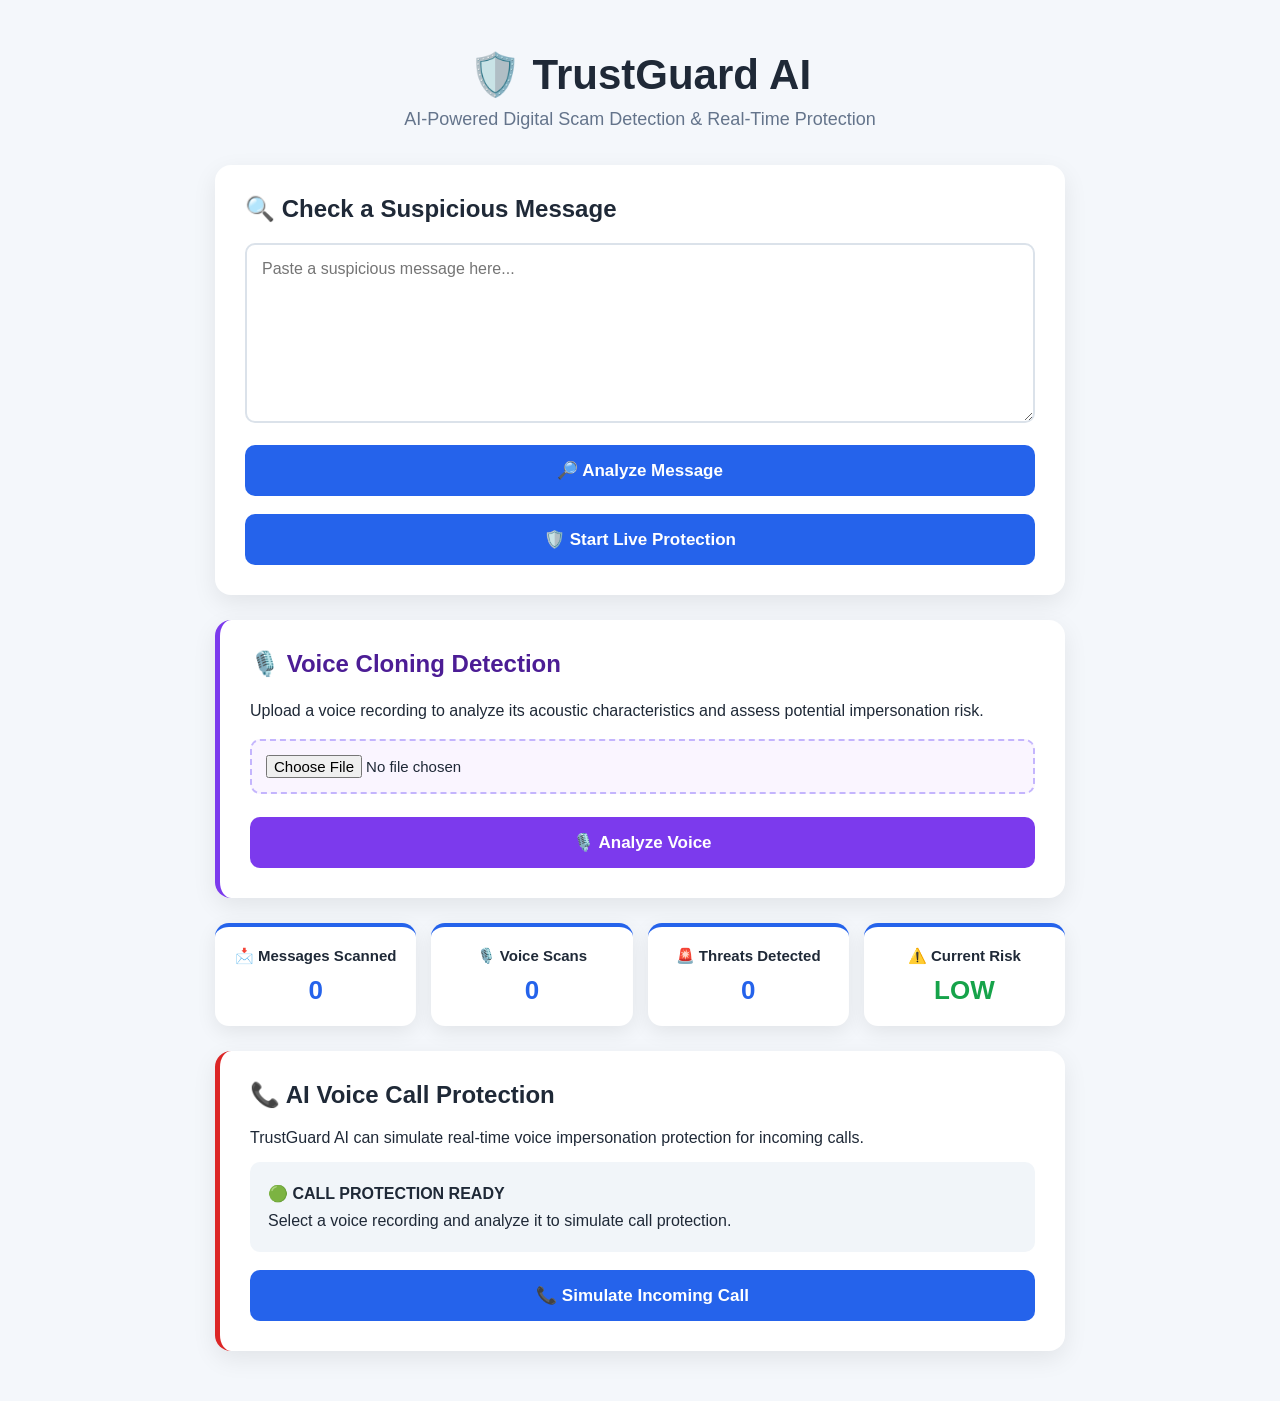
==== index.html @ 9b014989 "Fix GitHub Pages frontend" ====
<!DOCTYPE html>
<html lang="en">

<head>
    <meta charset="UTF-8">
    <meta name="viewport" content="width=device-width, initial-scale=1.0">

    <title>TrustGuard AI</title>

    <link rel="stylesheet" href="style.css">
</head>

<body>

<div class="container">

    <!-- =====================================================
         HEADER
    ====================================================== -->

    <h1>🛡️ TrustGuard AI</h1>

    <p class="subtitle">
        AI-Powered Digital Scam Detection & Real-Time Protection
    </p>


    <!-- =====================================================
         MESSAGE ANALYZER
    ====================================================== -->

    <div class="card">

        <h2>🔍 Check a Suspicious Message</h2>

        <textarea
            id="message"
            placeholder="Paste a suspicious message here..."
        ></textarea>

        <button onclick="analyzeMessage()">
            🔎 Analyze Message
        </button>

        <button
            onclick="startLiveProtection()"
            class="live-button"
        >
            🛡️ Start Live Protection
        </button>

    </div>


    <!-- =====================================================
         VOICE CLONING DETECTION
    ====================================================== -->

    <div class="card voice-card">

        <h2>🎙️ Voice Cloning Detection</h2>

        <p>
            Upload a voice recording to analyze its
            acoustic characteristics and assess
            potential impersonation risk.
        </p>


        <!-- AUDIO FILE -->

        <input
            type="file"
            id="voiceFile"
            accept=".wav,.mp3,.ogg,.flac"
        >


        <!-- ANALYZE BUTTON -->

        <button onclick="analyzeVoice()">
            🎙️ Analyze Voice
        </button>


        <!-- =================================================
             VOICE ANALYSIS RESULT
        ================================================== -->

        <div
            id="voiceResult"
            class="voice-result hidden"
        >

            <h3>📊 Voice Analysis Result</h3>


            <!-- STATUS -->

            <p>
                <strong>Status:</strong>
                <span id="voiceStatus"></span>
            </p>


            <!-- DURATION -->

            <p>
                <strong>Duration:</strong>
                <span id="voiceDuration"></span>
                seconds
            </p>


            <!-- AVERAGE ENERGY -->

            <p>
                <strong>Average Energy:</strong>
                <span id="voiceEnergy"></span>
            </p>


            <!-- ZERO CROSSING RATE -->

            <p>
                <strong>Zero Crossing Rate:</strong>
                <span id="voiceZcr"></span>
            </p>


            <!-- SPECTRAL CENTROID -->

            <p>
                <strong>Spectral Centroid:</strong>
                <span id="voiceCentroid"></span>
            </p>


            <!-- =================================================
                 IMPERSONATION RISK
            ================================================== -->

            <div
                id="voiceRisk"
                class="voice-risk"
            >

                <h3>
                    🛡️ Impersonation Risk
                </h3>


                <p>
                    <strong>Risk Score:</strong>
                    <span id="voiceRiskScore">--</span>/100
                </p>


                <p>
                    <strong>Risk Level:</strong>
                    <span id="voiceRiskLevel">--</span>
                </p>

            </div>


            <!-- =================================================
                 VOICE INDICATORS
            ================================================== -->

            <div
                id="voiceIndicators"
                class="voice-indicators"
            >

                <h3>
                    🚨 Voice Indicators
                </h3>


                <ul id="voiceIndicatorList">
                </ul>

            </div>


            <!-- =================================================
                 VOICE WARNING
            ================================================== -->

            <div id="voiceWarning"></div>

        </div>

    </div>


    <!-- =====================================================
         LIVE PROTECTION STATUS
    ====================================================== -->

    <div
        id="liveStatus"
        class="live-status hidden"
    >

        <span class="status-dot"></span>

        <strong>
            LIVE PROTECTION ACTIVE
        </strong>

        <p>
            ThreatTrackers is monitoring
            incoming communications.
        </p>

    </div>


    <!-- =====================================================
         LIVE DASHBOARD STATS
    ====================================================== -->

    <div class="stats-container">


        <!-- MESSAGE SCANS -->

        <div class="stat-card">

            <h3>
                📩 Messages Scanned
            </h3>

            <p id="messagesScanned">
                0
            </p>

        </div>


        <!-- VOICE SCANS -->

        <div class="stat-card">

            <h3>
                🎙️ Voice Scans
            </h3>

            <p id="voiceScans">
                0
            </p>

        </div>


        <!-- THREATS -->

        <div class="stat-card">

            <h3>
                🚨 Threats Detected
            </h3>

            <p id="threatsDetected">
                0
            </p>

        </div>


        <!-- CURRENT RISK -->

        <div class="stat-card">

            <h3>
                ⚠️ Current Risk
            </h3>

            <p id="currentRisk">
                LOW
            </p>

        </div>

    </div>


    <!-- =====================================================
         INCOMING COMMUNICATION
    ====================================================== -->

    <div
        id="incomingCard"
        class="incoming-card hidden"
    >

        <h2>
            📩 Incoming Communication
        </h2>


        <div class="message-preview">

            <strong>
                Unknown Sender
            </strong>

            <p id="incomingMessage"></p>

        </div>


        <p id="analysisStatus">
            🧠 Waiting for analysis...
        </p>

    </div>


    <!-- =====================================================
         THREAT ALERT
    ====================================================== -->

    <div
        id="threatAlert"
        class="threat-alert hidden"
    >

        <h2>
            🚨 THREAT DETECTED
        </h2>


        <p id="threatMessage"></p>


        <button onclick="viewThreatDetails()">
            🔍 View Details
        </button>


        <button onclick="blockThreat()">
            🛑 Block / Don't Respond
        </button>


        <button onclick="dismissThreat()">
            Dismiss
        </button>

    </div>


    <!-- =====================================================
         MESSAGE ANALYSIS RESULT
    ====================================================== -->

    <div
        id="result"
        class="result hidden"
    >

        <h2>
            📊 Analysis Result
        </h2>


        <p>
            <strong>Risk Score:</strong>
            <span id="score"></span>/100
        </p>


        <p>
            <strong>Risk Level:</strong>
            <span id="level"></span>
        </p>


        <h3>
            🚨 Detected Indicators
        </h3>


        <ul id="indicators"></ul>


        <h3>
            💡 Recommendation
        </h3>


        <p id="recommendation"></p>

    </div>

</div>


<!-- =====================================================
     JAVASCRIPT
====================================================== -->

<script src="script.js"></script>

</body>

</html>
---- style.css ----
* {
    box-sizing: border-box;
    margin: 0;
    padding: 0;
}

body {
    font-family: Arial, sans-serif;
    background: #f4f7fb;
    color: #1f2937;
    min-height: 100vh;
}

.container {
    width: 90%;
    max-width: 850px;
    margin: 50px auto;
}

h1 {
    text-align: center;
    font-size: 42px;
    margin-bottom: 10px;
}

.subtitle {
    text-align: center;
    color: #64748b;
    font-size: 18px;
    margin-bottom: 35px;
}


/* =========================================
   COMMON CARDS
========================================= */

.card,
.result,
.incoming-card,
.live-status,
.threat-alert,
.voice-card {
    background: white;
    padding: 30px;
    border-radius: 16px;
    box-shadow: 0 8px 25px rgba(0, 0, 0, 0.08);
    margin-bottom: 25px;
}

.card h2,
.result h2,
.incoming-card h2,
.threat-alert h2,
.voice-card h2 {
    margin-bottom: 20px;
}


/* =========================================
   MESSAGE TEXTAREA
========================================= */

textarea {
    width: 100%;
    height: 180px;
    padding: 15px;
    border: 2px solid #dbe2ea;
    border-radius: 10px;
    resize: vertical;
    font-size: 16px;
    font-family: Arial, sans-serif;
    outline: none;
}

textarea:focus {
    border-color: #2563eb;
}


/* =========================================
   BUTTONS
========================================= */

button {
    width: 100%;
    margin-top: 18px;
    padding: 15px;
    border: none;
    border-radius: 10px;
    background: #2563eb;
    color: white;
    font-size: 17px;
    font-weight: bold;
    cursor: pointer;
}

button:hover {
    background: #1d4ed8;
}


/* =========================================
   LIVE PROTECTION STATUS
========================================= */

.live-status {
    background: #ecfdf5;
    border: 2px solid #22c55e;
    text-align: center;
}

.live-status strong {
    color: #15803d;
    font-size: 18px;
}

.live-status p {
    margin-top: 10px;
    color: #166534;
}

.status-dot {
    display: inline-block;
    width: 12px;
    height: 12px;
    background: #22c55e;
    border-radius: 50%;
    margin-right: 8px;
    animation: pulse 1.5s infinite;
}


/* =========================================
   INCOMING COMMUNICATION
========================================= */

.incoming-card {
    border-left: 5px solid #2563eb;
}

.message-preview {
    background: #f1f5f9;
    padding: 18px;
    border-radius: 10px;
    margin: 15px 0;
}

.message-preview strong {
    display: block;
    margin-bottom: 10px;
}

.message-preview p {
    line-height: 1.6;
}


/* =========================================
   THREAT ALERT
========================================= */

.threat-alert {
    background: #fff1f2;
    border: 2px solid #ef4444;
}

.threat-alert h2 {
    color: #dc2626;
}

.threat-alert p {
    line-height: 1.6;
    margin-bottom: 10px;
}

.threat-alert button {
    margin-top: 10px;
}


/* =========================================
   ANALYSIS RESULT
========================================= */

.result p {
    margin: 12px 0;
    line-height: 1.6;
}

.result h3 {
    margin-top: 22px;
    margin-bottom: 10px;
}

#indicators {
    padding-left: 25px;
}

#indicators li {
    margin-bottom: 8px;
}

#recommendation {
    background: #f1f5f9;
    padding: 15px;
    border-radius: 8px;
}


/* =========================================
   SECURITY DASHBOARD
========================================= */

.stats-container {
    display: grid;
    grid-template-columns: repeat(4, 1fr);
    gap: 15px;
    margin-bottom: 25px;
}

.stat-card {
    background: white;
    padding: 20px 12px;
    border-radius: 14px;
    text-align: center;
    box-shadow: 0 6px 20px rgba(0, 0, 0, 0.08);
    border-top: 4px solid #2563eb;
    transition: transform 0.2s ease;
}

.stat-card:hover {
    transform: translateY(-3px);
}

.stat-card h3 {
    margin-bottom: 10px;
    font-size: 15px;
}

.stat-card p {
    font-size: 26px;
    font-weight: bold;
    color: #2563eb;
}


/* =========================================
   DASHBOARD RISK COLORS
========================================= */

#currentRisk.risk-low {
    color: #16a34a;
}

#currentRisk.risk-medium {
    color: #ea580c;
}

#currentRisk.risk-high {
    color: #dc2626;
}


/* =========================================
   VOICE ANALYZER
========================================= */

.voice-card {
    border-left: 5px solid #7c3aed;
}

.voice-card h2 {
    color: #4c1d95;
}

.voice-card p {
    margin-bottom: 15px;
    line-height: 1.6;
}


/* =========================================
   FILE UPLOAD
========================================= */

.voice-card input[type="file"] {
    width: 100%;
    padding: 14px;
    border: 2px dashed #c4b5fd;
    border-radius: 10px;
    background: #faf5ff;
    font-size: 15px;
    cursor: pointer;
    margin-bottom: 5px;
}


/* =========================================
   VOICE ANALYZE BUTTON
========================================= */

.voice-card button {
    background: #7c3aed;
}

.voice-card button:hover {
    background: #6d28d9;
}


/* =========================================
   VOICE RESULT
========================================= */

.voice-result {
    margin-top: 20px;
    padding: 20px;
    background: #f5f3ff;
    border-radius: 10px;
    border: 1px solid #ddd6fe;
}

.voice-result h3 {
    margin-bottom: 15px;
    color: #4c1d95;
}

.voice-result p {
    margin: 8px 0;
}


/* =========================================
   IMPERSONATION RISK BOX
========================================= */

.voice-risk {
    margin-top: 20px;
    padding: 18px;
    background: white;
    border-radius: 10px;
    border-left: 5px solid #7c3aed;
}

.voice-risk h3 {
    margin-bottom: 12px;
}


/* =========================================
   VOICE RISK LEVELS
========================================= */

#voiceRiskLevel.risk-low {
    color: #16a34a;
    font-weight: bold;
}

#voiceRiskLevel.risk-medium {
    color: #ea580c;
    font-weight: bold;
}

#voiceRiskLevel.risk-high {
    color: #dc2626;
    font-weight: bold;
}


/* =========================================
   VOICE RISK SCORE
========================================= */

#voiceRiskScore {
    font-weight: bold;
}


/* =========================================
   VOICE INDICATORS
========================================= */

.voice-indicators {
    margin-top: 20px;
    padding: 18px;
    background: white;
    border-radius: 10px;
    border-left: 5px solid #ef4444;
}

.voice-indicators h3 {
    color: #991b1b;
    margin-bottom: 12px;
}

#voiceIndicatorList {
    padding-left: 25px;
}

#voiceIndicatorList li {
    margin-bottom: 8px;
    line-height: 1.5;
}


/* =========================================
   VOICE WARNING
========================================= */

#voiceWarning {
    margin-top: 15px;
}

.voice-risk-high {
    padding: 15px;
    background: #fee2e2;
    border-left: 5px solid #dc2626;
    border-radius: 8px;
}

.voice-risk-medium {
    padding: 15px;
    background: #ffedd5;
    border-left: 5px solid #ea580c;
    border-radius: 8px;
}

.voice-risk-low {
    padding: 15px;
    background: #dcfce7;
    border-left: 5px solid #16a34a;
    border-radius: 8px;
}

.voice-risk-high strong {
    color: #b91c1c;
}

.voice-risk-medium strong {
    color: #c2410c;
}

.voice-risk-low strong {
    color: #15803d;
}

.voice-disclaimer {
    margin-top: 12px;
    padding: 12px;
    background: #f8fafc;
    border-radius: 8px;
    font-size: 13px;
    color: #64748b;
    line-height: 1.5;
}


/* =========================================
   GENERAL RISK LEVELS
========================================= */

.low-risk {
    color: #16a34a;
    font-weight: bold;
}

.medium-risk {
    color: #f59e0b;
    font-weight: bold;
}

.high-risk {
    color: #dc2626;
    font-weight: bold;
}


/* =========================================
   HIDDEN ELEMENTS
========================================= */

.hidden {
    display: none;
}


/* =========================================
   LIVE ANIMATION
========================================= */

@keyframes pulse {

    0% {
        opacity: 1;
        transform: scale(1);
    }

    50% {
        opacity: 0.4;
        transform: scale(1.15);
    }

    100% {
        opacity: 1;
        transform: scale(1);
    }

}


/* =========================================
   MOBILE RESPONSIVE DESIGN
========================================= */

@media (max-width: 700px) {

    .container {
        width: 94%;
        margin: 25px auto;
    }

    h1 {
        font-size: 32px;
    }

    .subtitle {
        font-size: 16px;
    }

    .stats-container {
        grid-template-columns: repeat(2, 1fr);
    }

    .card,
    .result,
    .incoming-card,
    .live-status,
    .threat-alert,
    .voice-card {
        padding: 20px;
    }

}


@media (max-width: 450px) {

    .stats-container {
        grid-template-columns: 1fr;
    }

}
/* =========================================================
   VOICE CALL PROTECTION
========================================================= */

.voice-call-card {
    border-left: 5px solid #dc2626;
}

.voice-call-status {
    margin-top: 15px;
    padding: 18px;
    background: #f1f5f9;
    border-radius: 10px;
    line-height: 1.7;
}

.voice-call-result {
    margin-top: 20px;
}

.voice-call-danger,
.voice-call-warning-box,
.voice-call-safe,
.voice-verification {
    padding: 20px;
    border-radius: 12px;
    margin-top: 15px;
}

.voice-call-danger {
    background: #fff1f2;
    border: 2px solid #ef4444;
}

.voice-call-danger h3 {
    color: #dc2626;
}

.voice-call-warning-box {
    background: #fffbeb;
    border: 2px solid #f59e0b;
}

.voice-call-safe {
    background: #ecfdf5;
    border: 2px solid #22c55e;
}

.voice-verification {
    background: #eff6ff;
    border: 2px solid #2563eb;
}

.voice-call-actions {
    display: flex;
    gap: 10px;
    margin-top: 15px;
}

.voice-call-actions button {
    flex: 1;
}

.voice-call-warning {
    margin-top: 15px;
    padding: 12px;
    background: #fee2e2;
    border-radius: 8px;
}

.voice-call-result button {
    margin-top: 10px;
}
/* =========================================================
   THREAT TRACKERS - VOICE CALL PROTECTION
========================================================= */

.voice-call-protection {
    background: #ffffff;
    padding: 30px;
    border-radius: 16px;
    margin-bottom: 25px;
    box-shadow: 0 8px 25px rgba(0, 0, 0, 0.08);

    border: 2px solid #ef4444;
    border-left: 6px solid #dc2626;

    animation: protectionAppear 0.4s ease;
}

.voice-call-protection.hidden {
    display: none;
}


/* HEADER */

.voice-protection-header {
    display: flex;
    align-items: center;
    gap: 15px;
    margin-bottom: 25px;
}

.voice-alert-icon {
    font-size: 40px;
}

.voice-protection-header h2 {
    margin: 0;
    color: #b91c1c;
    font-size: 24px;
}

.voice-protection-header p {
    margin-top: 6px;
    color: #64748b;
}


/* STATUS */

.voice-protection-status {
    display: grid;
    grid-template-columns: repeat(3, 1fr);
    gap: 12px;
    margin-bottom: 20px;
}

.protection-item {
    background: #f8fafc;
    padding: 16px;
    border-radius: 10px;
    border: 1px solid #e2e8f0;
}

.protection-item span {
    display: block;
    font-size: 14px;
    color: #64748b;
    margin-bottom: 7px;
}

.protection-item strong {
    font-size: 16px;
}


/* RISK COLORS */

.risk-high {
    color: #dc2626 !important;
}

.risk-medium {
    color: #f59e0b !important;
}

.risk-low {
    color: #16a34a !important;
}


/* WARNING MESSAGE */

.protection-message {
    background: #fff1f2;
    border: 1px solid #fecdd3;
    border-left: 5px solid #ef4444;

    padding: 20px;
    border-radius: 10px;
    margin-bottom: 20px;
}

.protection-message h3 {
    color: #b91c1c;
    margin-bottom: 10px;
}

.protection-message p {
    line-height: 1.6;
}

.protection-warning {
    margin-top: 12px;
    font-weight: bold;
    color: #991b1b;
}


/* VERIFICATION */

.verification-box {
    background: #eff6ff;
    border: 1px solid #bfdbfe;
    border-left: 5px solid #2563eb;

    padding: 20px;
    border-radius: 10px;
    margin-bottom: 20px;
}

.verification-box h3 {
    color: #1d4ed8;
    margin-bottom: 10px;
}

.verification-box p {
    line-height: 1.6;
}


/* VERIFY BUTTON */

.verify-button {
    background: #2563eb;
    margin-top: 15px;
}

.verify-button:hover {
    background: #1d4ed8;
}


/* ACTION BUTTONS */

.voice-protection-actions {
    display: flex;
    gap: 12px;
}

.voice-protection-actions button {
    flex: 1;
    margin-top: 0;
}


/* BLOCK CALL */

.block-call-button {
    background: #dc2626;
}

.block-call-button:hover {
    background: #b91c1c;
}


/* CONTINUE */

.safe-call-button {
    background: #f59e0b;
}

.safe-call-button:hover {
    background: #d97706;
}


/* RESULT */

.call-protection-result {
    margin-top: 20px;
    padding: 18px;
    border-radius: 10px;
    line-height: 1.6;
}

.call-protection-result h3 {
    margin-bottom: 8px;
}


/* BLOCKED */

.call-protection-result.blocked {
    background: #fee2e2;
    border: 2px solid #ef4444;
    color: #991b1b;
}


/* VERIFICATION */

.call-protection-result.verification {
    background: #dbeafe;
    border: 2px solid #3b82f6;
    color: #1e40af;
}


/* WARNING */

.call-protection-result.warning {
    background: #fef3c7;
    border: 2px solid #f59e0b;
    color: #92400e;
}


/* BLOCKED PANEL */

.voice-call-protection.call-blocked {
    border-color: #dc2626;
    background: #fff7f7;
}


/* ANIMATION */

@keyframes protectionAppear {

    from {
        opacity: 0;
        transform: translateY(15px);
    }

    to {
        opacity: 1;
        transform: translateY(0);
    }

}


/* MOBILE */

@media (max-width: 700px) {

    .voice-protection-status {
        grid-template-columns: 1fr;
    }

    .voice-protection-actions {
        flex-direction: column;
    }

    .voice-protection-header {
        align-items: flex-start;
    }

    .voice-protection-header h2 {
        font-size: 20px;
    }

    .voice-alert-icon {
        font-size: 30px;
    }

}
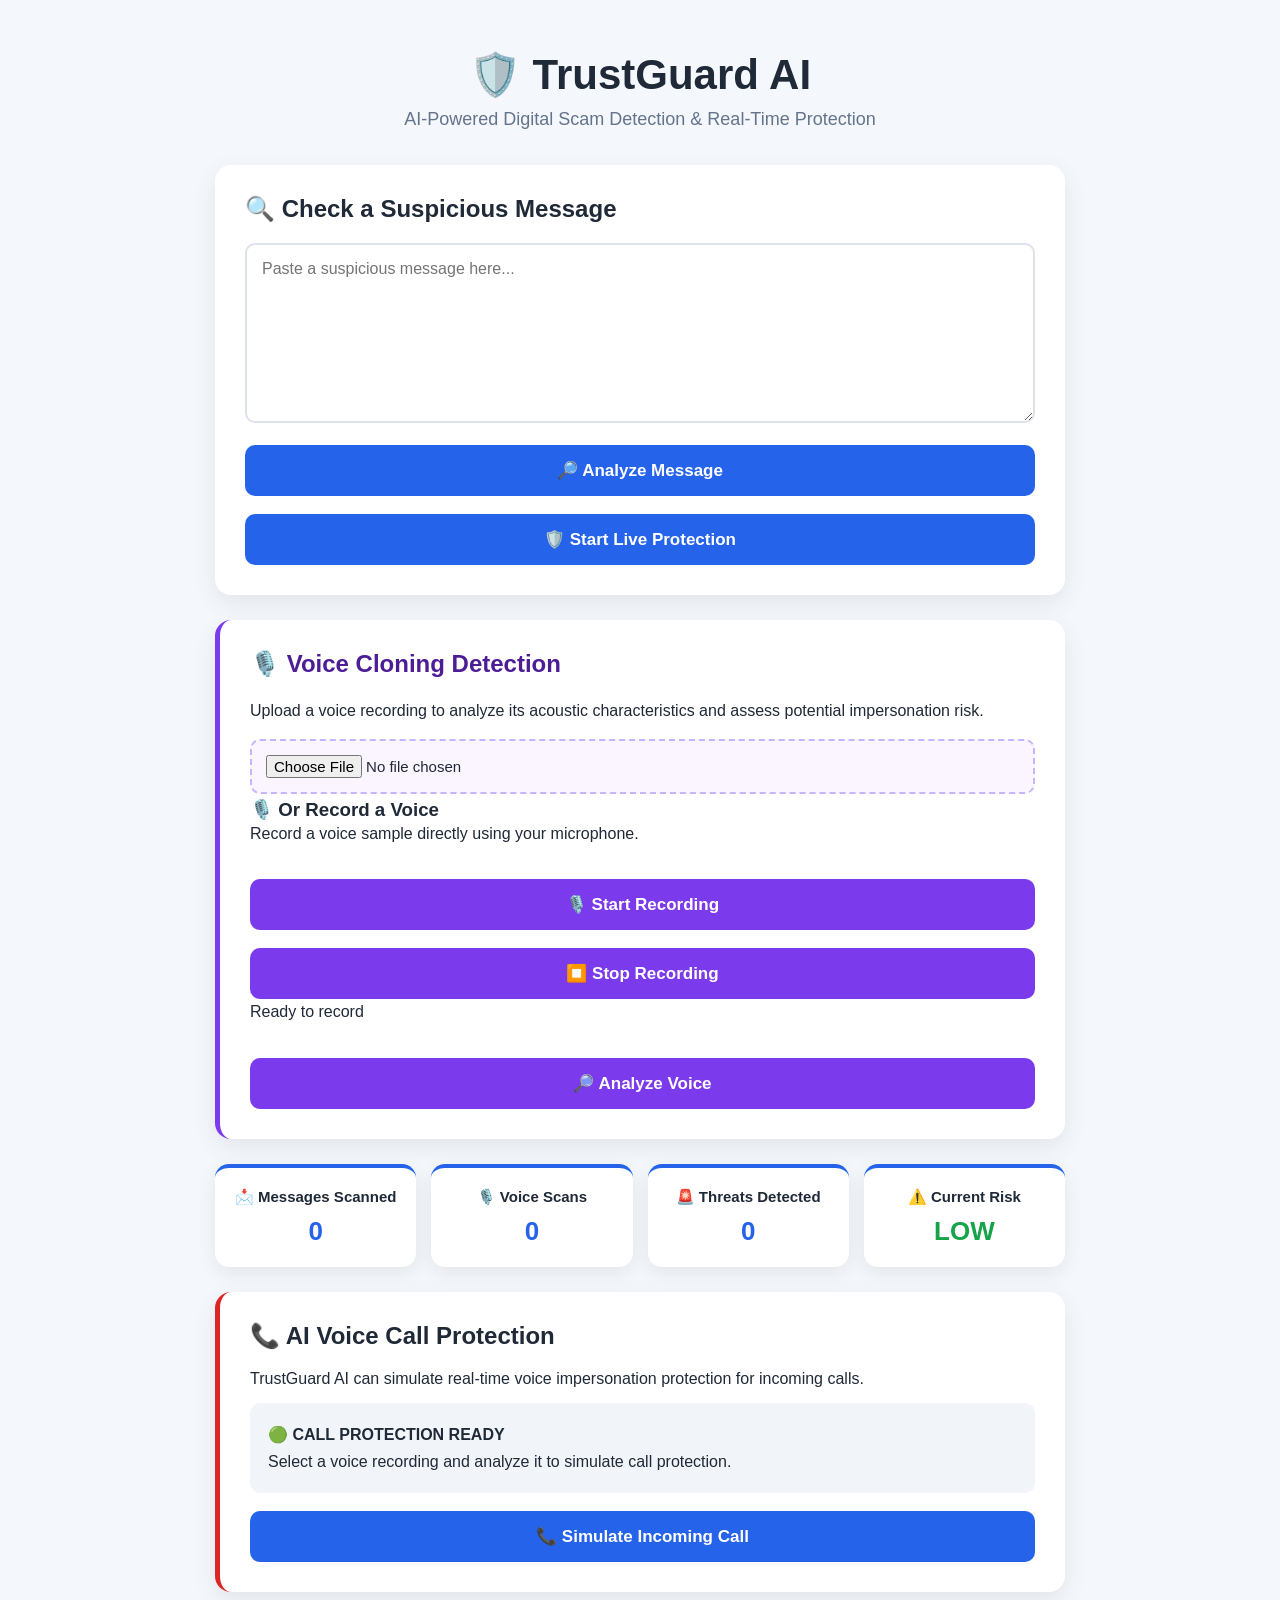
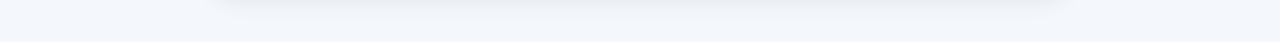
==== commit e19fee70: "Fix GitHub Pages JavaScript path" ====
--- a/index.html
+++ b/index.html
@@ -67,20 +67,58 @@
         </p>
 
 
-        <!-- AUDIO FILE -->
-
-        <input
-            type="file"
-            id="voiceFile"
-            accept=".wav,.mp3,.ogg,.flac"
-        >
-
-
-        <!-- ANALYZE BUTTON -->
-
-        <button onclick="analyzeVoice()">
-            🎙️ Analyze Voice
-        </button>
+       <!-- AUDIO FILE -->
+
+<input
+    type="file"
+    id="voiceFile"
+    accept=".wav,.mp3,.ogg,.flac"
+>
+
+<!-- VOICE RECORDING -->
+
+<div class="voice-recorder">
+
+    <h3>🎙️ Or Record a Voice</h3>
+
+    <p>
+        Record a voice sample directly using your microphone.
+    </p>
+
+    <button
+        type="button"
+        id="startRecordButton"
+        onclick="startVoiceRecording()"
+    >
+        🎙️ Start Recording
+    </button>
+
+    <button
+        type="button"
+        id="stopRecordButton"
+        onclick="stopVoiceRecording()"
+        disabled
+    >
+        ⏹️ Stop Recording
+    </button>
+
+    <p id="recordingStatus">
+        Ready to record
+    </p>
+
+    <audio
+        id="recordedAudio"
+        controls
+        class="hidden"
+    ></audio>
+
+</div>
+
+<!-- ANALYZE BUTTON -->
+
+<button onclick="analyzeVoice()">
+    🔎 Analyze Voice
+</button>
 
 
         <!-- =================================================
@@ -403,7 +441,7 @@
      JAVASCRIPT
 ====================================================== -->
 
-<script src="script.js"></script>
+<script src="frontend/script.js"></script>
 
 </body>
 
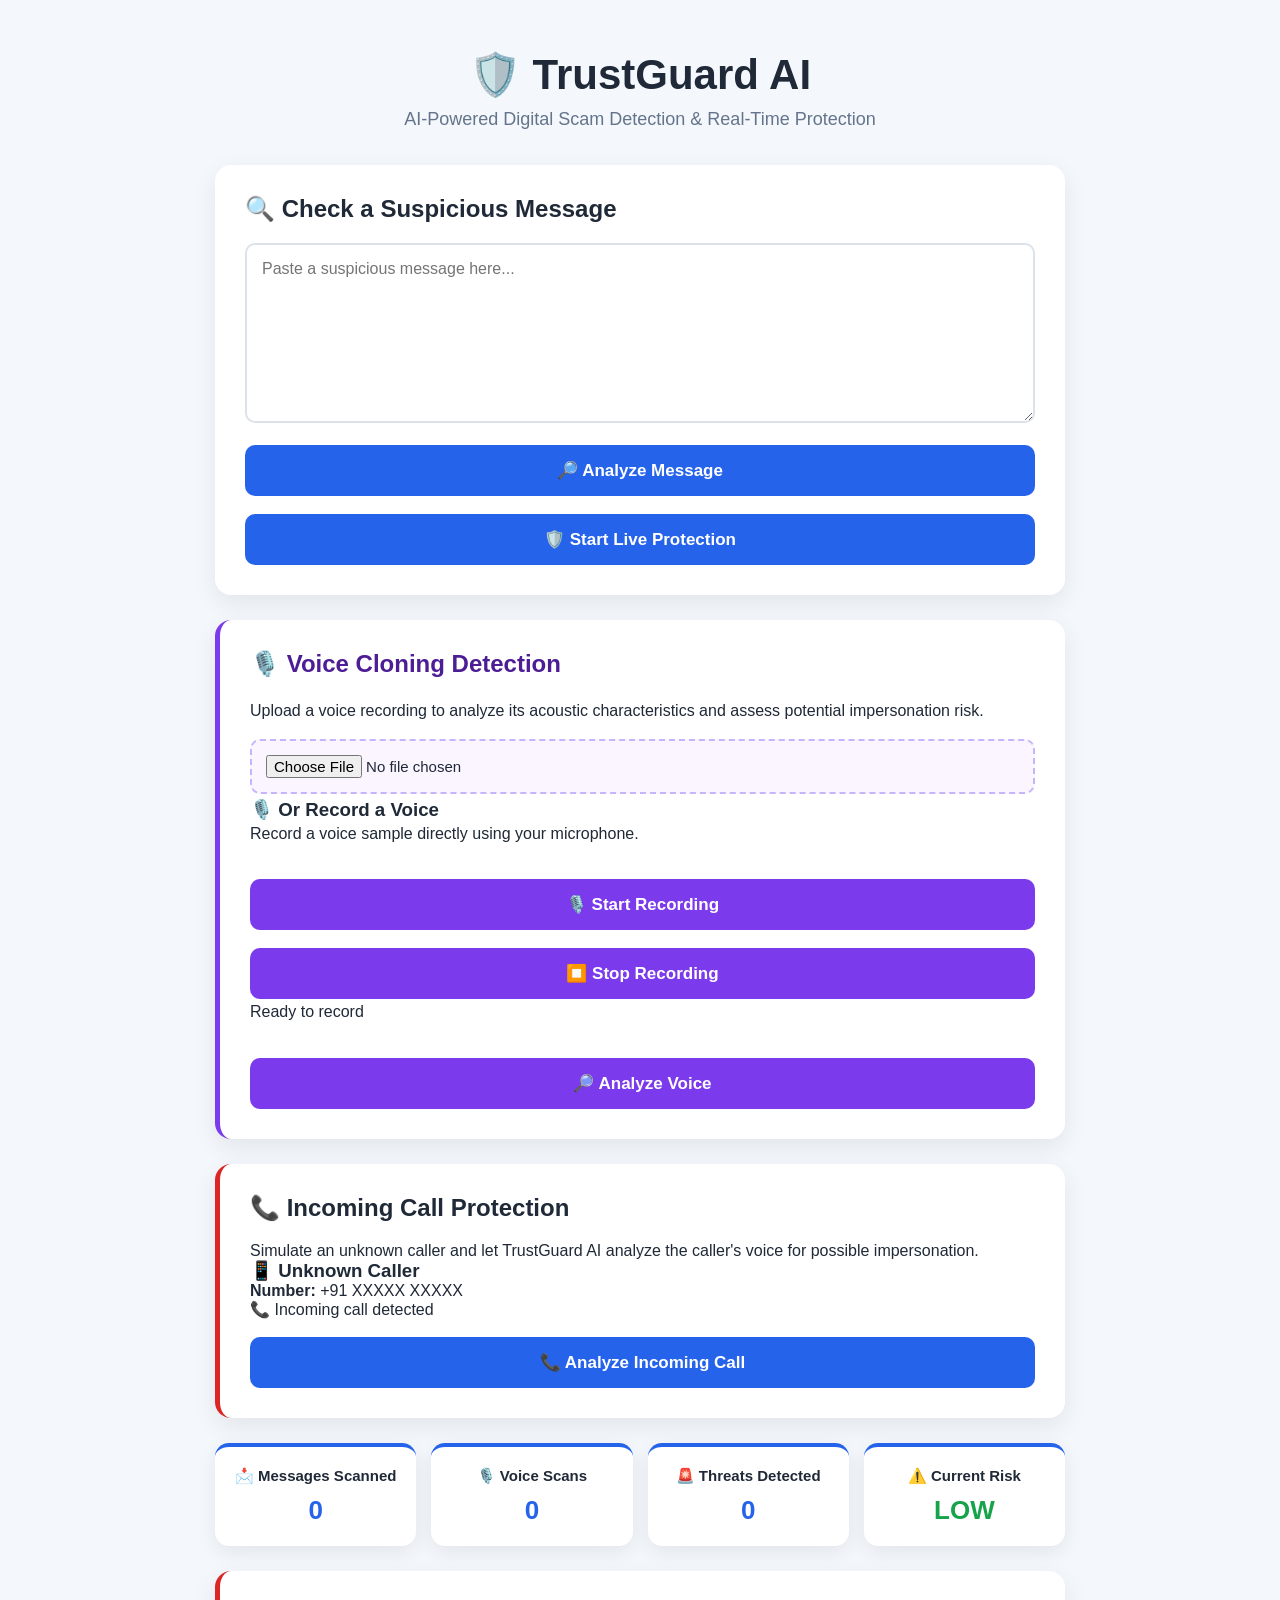
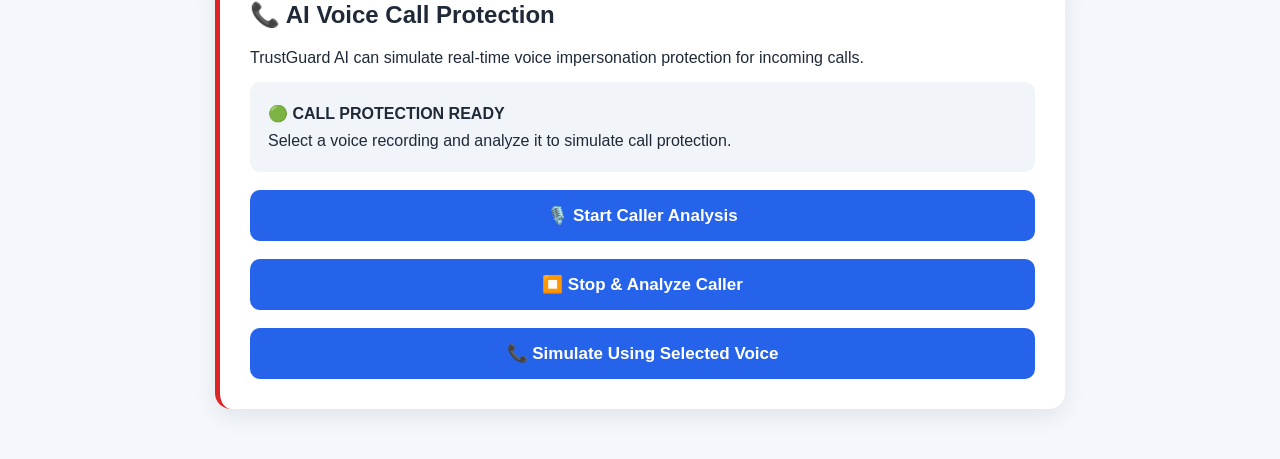
==== commit 0dbf72b2: "Improve voice call detection and recording" ====
--- a/index.html
+++ b/index.html
@@ -231,6 +231,81 @@
         </div>
 
     </div>
+    <!-- =====================================================
+     INCOMING CALL PROTECTION
+====================================================== -->
+
+<div class="card voice-call-card">
+
+    <h2>📞 Incoming Call Protection</h2>
+
+    <p>
+        Simulate an unknown caller and let TrustGuard AI
+        analyze the caller's voice for possible impersonation.
+    </p>
+
+    <div class="caller-info">
+
+        <h3>📱 Unknown Caller</h3>
+
+        <p>
+            <strong>Number:</strong>
+            +91 XXXXX XXXXX
+        </p>
+
+        <p id="callStatus">
+            📞 Incoming call detected
+        </p>
+
+    </div>
+
+    <button
+        type="button"
+        onclick="startVoiceCallProtection()"
+    >
+        📞 Analyze Incoming Call
+    </button>
+
+    <div
+        id="voiceCallProtection"
+        class="voice-call-protection hidden"
+    >
+
+        <p id="voiceCallStatus">
+            🎙️ Waiting for caller voice...
+        </p>
+
+        <button
+            type="button"
+            id="callRecordButton"
+            onclick="startCallVoiceRecording()"
+        >
+            🎙️ Start Caller Analysis
+        </button>
+
+        <button
+            type="button"
+            id="callStopButton"
+            onclick="stopCallVoiceRecording()"
+            disabled
+        >
+            ⏹️ Stop & Analyze
+        </button>
+
+        <audio
+            id="callRecordedAudio"
+            controls
+            class="hidden"
+        ></audio>
+
+        <div
+            id="voiceCallResult"
+            class="voice-call-result hidden"
+        ></div>
+
+    </div>
+
+</div>
 
 
     <!-- =====================================================
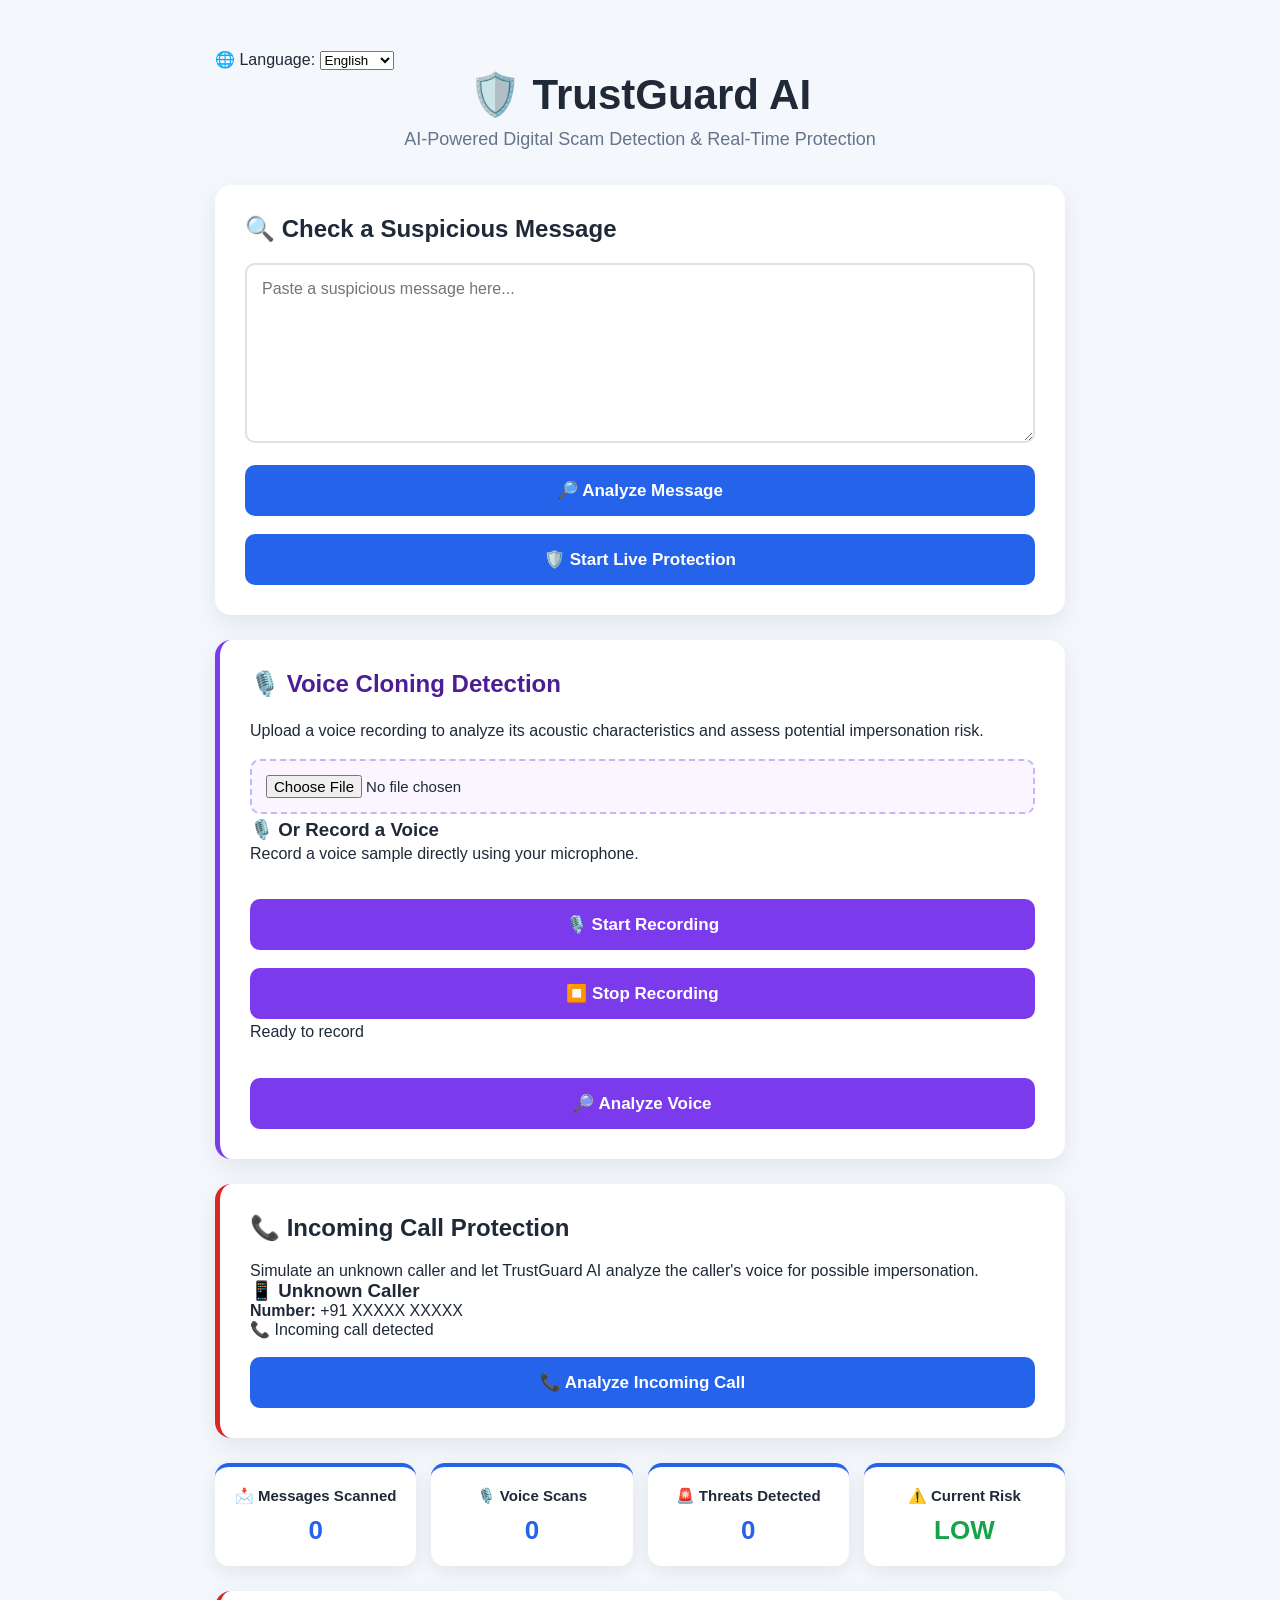
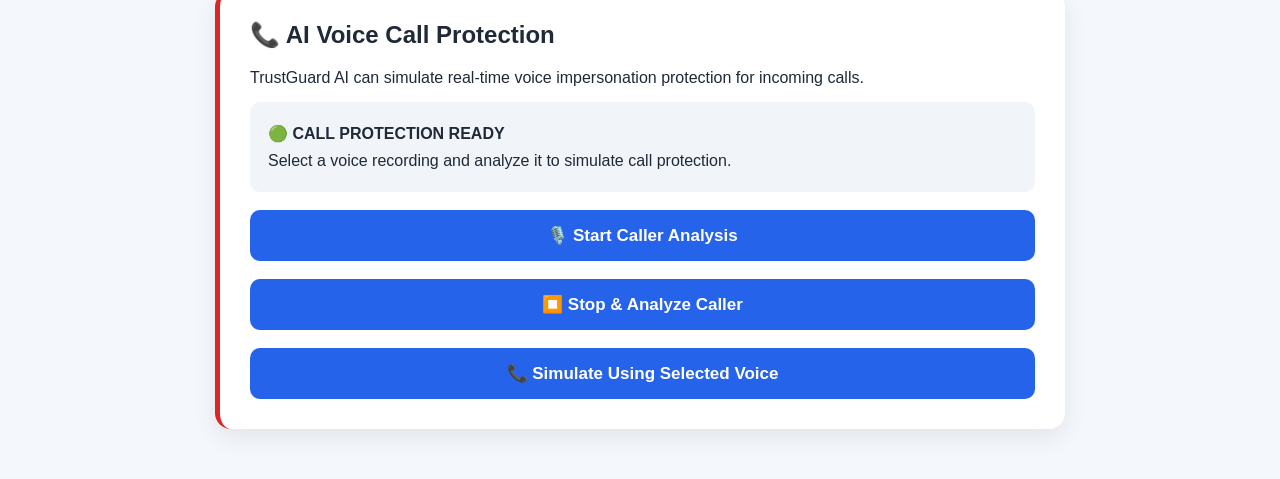
==== commit 5a96e9b0: "Fix multilingual GitHub Pages" ====
--- a/index.html
+++ b/index.html
@@ -18,11 +18,29 @@
          HEADER
     ====================================================== -->
 
-    <h1>🛡️ TrustGuard AI</h1>
-
-    <p class="subtitle">
-        AI-Powered Digital Scam Detection & Real-Time Protection
-    </p>
+    <div class="header-section">
+
+        <div class="language-selector">
+            <label for="languageSelect">🌐 Language:</label>
+
+            <select id="languageSelect" onchange="changeLanguage()">
+                <option value="en">English</option>
+                <option value="hi">हिंदी</option>
+                <option value="te">తెలుగు</option>
+                <option value="ta">தமிழ்</option>
+                <option value="kn">ಕನ್ನಡ</option>
+                <option value="mr">मराठी</option>
+                <option value="bn">বাংলা</option>
+            </select>
+        </div>
+
+        <h1 id="appTitle">🛡️ TrustGuard AI</h1>
+
+        <p class="subtitle" id="appSubtitle">
+            AI-Powered Digital Scam Detection & Real-Time Protection
+        </p>
+
+    
 
 
     <!-- =====================================================
@@ -261,7 +279,7 @@
 
     <button
         type="button"
-        onclick="startVoiceCallProtection()"
+       onclick="startVoiceCallProtection()"
     >
         📞 Analyze Incoming Call
     </button>
@@ -278,7 +296,7 @@
         <button
             type="button"
             id="callRecordButton"
-            onclick="startCallVoiceRecording()"
+           onclick="startCallVoiceRecording()"
         >
             🎙️ Start Caller Analysis
         </button>
@@ -286,7 +304,7 @@
         <button
             type="button"
             id="callStopButton"
-            onclick="stopCallVoiceRecording()"
+           onclick="stopAndAnalyzeCallerVoice()"
             disabled
         >
             ⏹️ Stop & Analyze
@@ -516,6 +534,7 @@
      JAVASCRIPT
 ====================================================== -->
 
+<script src="frontend/language.js"></script>
 <script src="frontend/script.js"></script>
 
 </body>
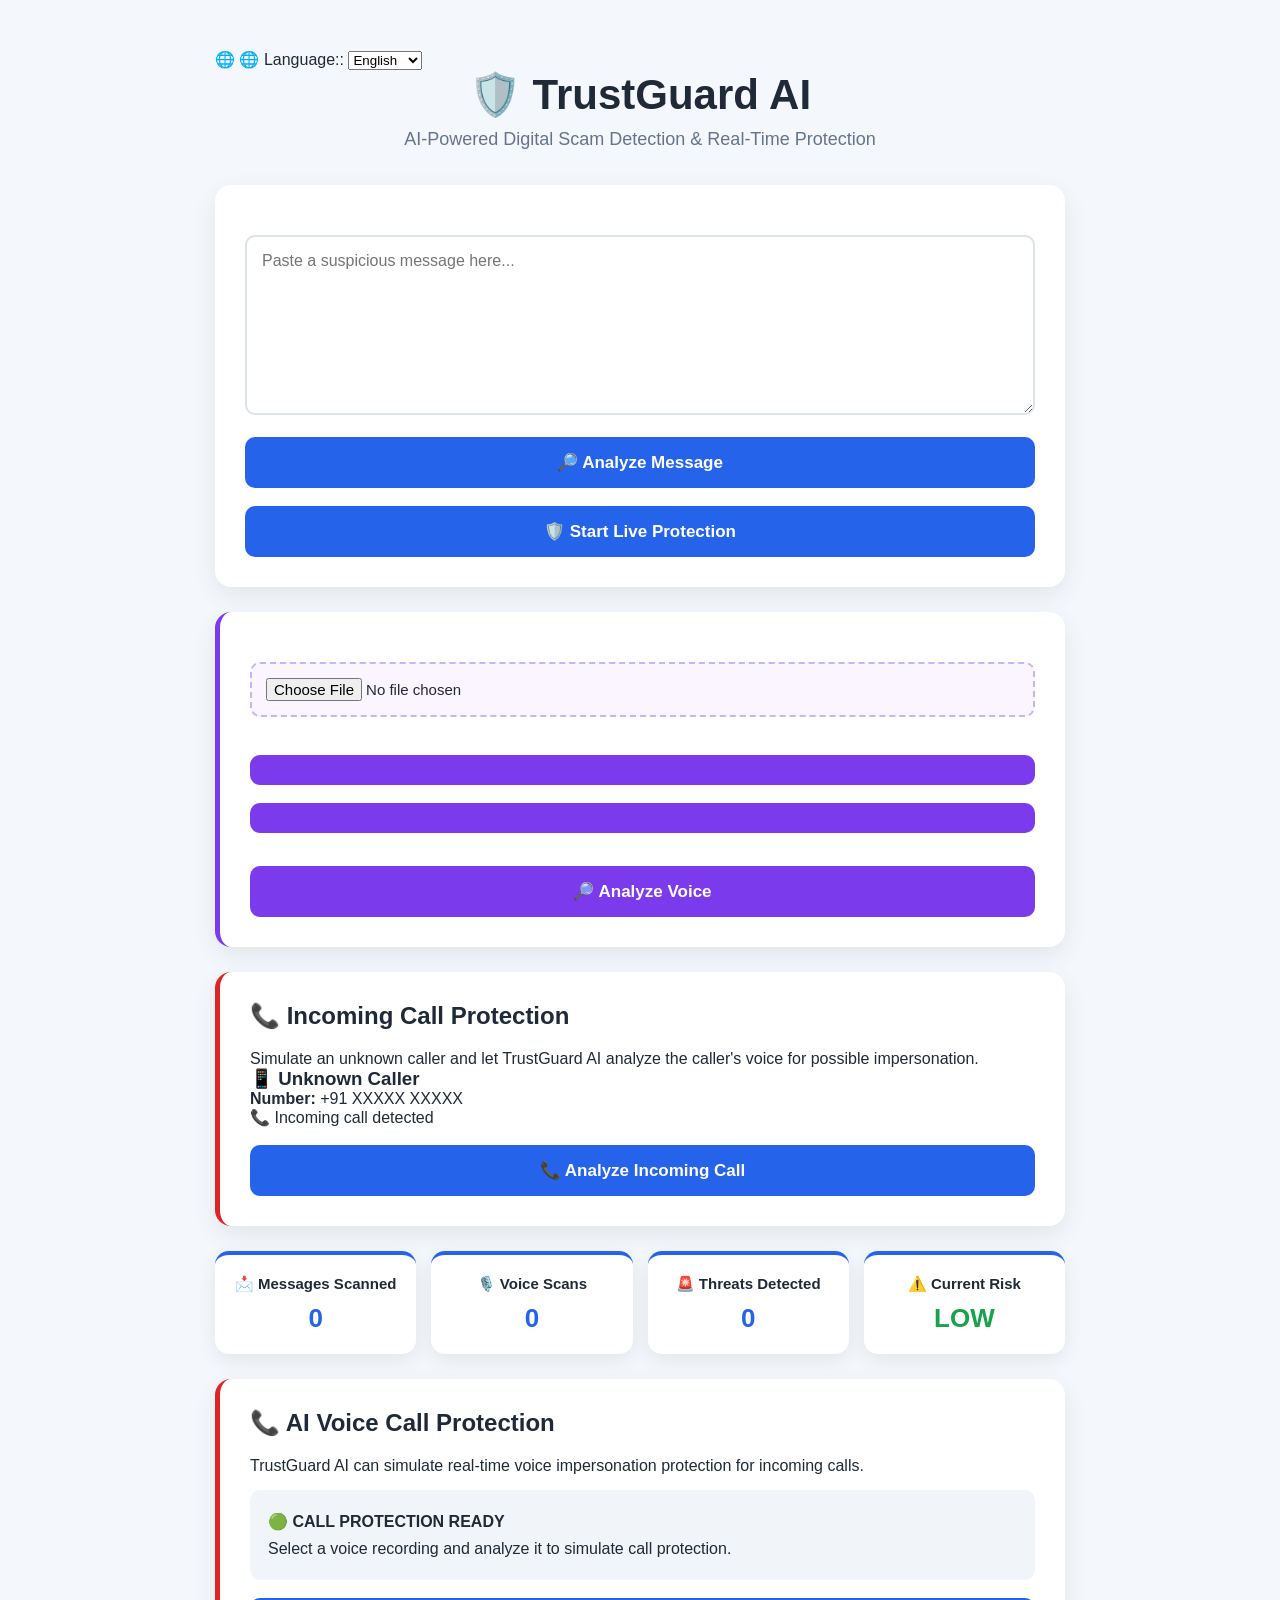
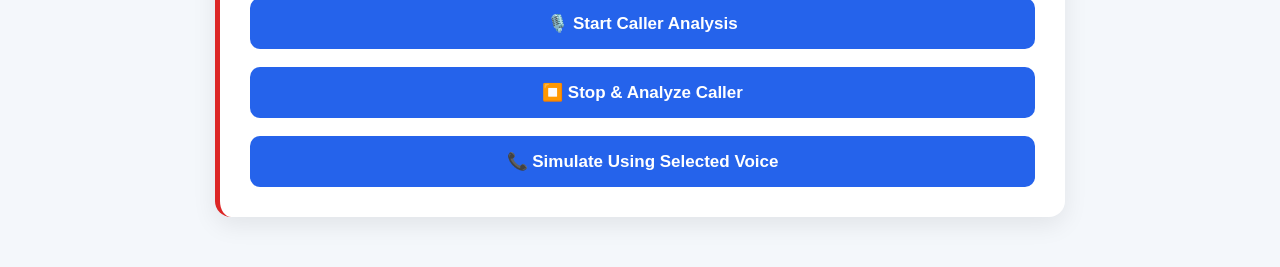
==== commit f480229c: "Fix multilingual support and script loading" ====
--- a/index.html
+++ b/index.html
@@ -7,7 +7,7 @@
 
     <title>TrustGuard AI</title>
 
-    <link rel="stylesheet" href="style.css">
+    <link rel="stylesheet" href="frontend/style.css">
 </head>
 
 <body>
@@ -534,9 +534,8 @@
      JAVASCRIPT
 ====================================================== -->
 
+<script src="frontend/script.js"></script>
 <script src="frontend/language.js"></script>
-<script src="frontend/script.js"></script>
-
 </body>
 
 </html>
--- a/frontend/style.css
+++ b/frontend/style.css
@@ -0,0 +1,904 @@
+* {
+    box-sizing: border-box;
+    margin: 0;
+    padding: 0;
+}
+
+body {
+    font-family: Arial, sans-serif;
+    background: #f4f7fb;
+    color: #1f2937;
+    min-height: 100vh;
+}
+
+.container {
+    width: 90%;
+    max-width: 850px;
+    margin: 50px auto;
+}
+
+h1 {
+    text-align: center;
+    font-size: 42px;
+    margin-bottom: 10px;
+}
+
+.subtitle {
+    text-align: center;
+    color: #64748b;
+    font-size: 18px;
+    margin-bottom: 35px;
+}
+
+
+/* =========================================
+   COMMON CARDS
+========================================= */
+
+.card,
+.result,
+.incoming-card,
+.live-status,
+.threat-alert,
+.voice-card {
+    background: white;
+    padding: 30px;
+    border-radius: 16px;
+    box-shadow: 0 8px 25px rgba(0, 0, 0, 0.08);
+    margin-bottom: 25px;
+}
+
+.card h2,
+.result h2,
+.incoming-card h2,
+.threat-alert h2,
+.voice-card h2 {
+    margin-bottom: 20px;
+}
+
+
+/* =========================================
+   MESSAGE TEXTAREA
+========================================= */
+
+textarea {
+    width: 100%;
+    height: 180px;
+    padding: 15px;
+    border: 2px solid #dbe2ea;
+    border-radius: 10px;
+    resize: vertical;
+    font-size: 16px;
+    font-family: Arial, sans-serif;
+    outline: none;
+}
+
+textarea:focus {
+    border-color: #2563eb;
+}
+
+
+/* =========================================
+   BUTTONS
+========================================= */
+
+button {
+    width: 100%;
+    margin-top: 18px;
+    padding: 15px;
+    border: none;
+    border-radius: 10px;
+    background: #2563eb;
+    color: white;
+    font-size: 17px;
+    font-weight: bold;
+    cursor: pointer;
+}
+
+button:hover {
+    background: #1d4ed8;
+}
+
+
+/* =========================================
+   LIVE PROTECTION STATUS
+========================================= */
+
+.live-status {
+    background: #ecfdf5;
+    border: 2px solid #22c55e;
+    text-align: center;
+}
+
+.live-status strong {
+    color: #15803d;
+    font-size: 18px;
+}
+
+.live-status p {
+    margin-top: 10px;
+    color: #166534;
+}
+
+.status-dot {
+    display: inline-block;
+    width: 12px;
+    height: 12px;
+    background: #22c55e;
+    border-radius: 50%;
+    margin-right: 8px;
+    animation: pulse 1.5s infinite;
+}
+
+
+/* =========================================
+   INCOMING COMMUNICATION
+========================================= */
+
+.incoming-card {
+    border-left: 5px solid #2563eb;
+}
+
+.message-preview {
+    background: #f1f5f9;
+    padding: 18px;
+    border-radius: 10px;
+    margin: 15px 0;
+}
+
+.message-preview strong {
+    display: block;
+    margin-bottom: 10px;
+}
+
+.message-preview p {
+    line-height: 1.6;
+}
+
+
+/* =========================================
+   THREAT ALERT
+========================================= */
+
+.threat-alert {
+    background: #fff1f2;
+    border: 2px solid #ef4444;
+}
+
+.threat-alert h2 {
+    color: #dc2626;
+}
+
+.threat-alert p {
+    line-height: 1.6;
+    margin-bottom: 10px;
+}
+
+.threat-alert button {
+    margin-top: 10px;
+}
+
+
+/* =========================================
+   ANALYSIS RESULT
+========================================= */
+
+.result p {
+    margin: 12px 0;
+    line-height: 1.6;
+}
+
+.result h3 {
+    margin-top: 22px;
+    margin-bottom: 10px;
+}
+
+#indicators {
+    padding-left: 25px;
+}
+
+#indicators li {
+    margin-bottom: 8px;
+}
+
+#recommendation {
+    background: #f1f5f9;
+    padding: 15px;
+    border-radius: 8px;
+}
+
+
+/* =========================================
+   SECURITY DASHBOARD
+========================================= */
+
+.stats-container {
+    display: grid;
+    grid-template-columns: repeat(4, 1fr);
+    gap: 15px;
+    margin-bottom: 25px;
+}
+
+.stat-card {
+    background: white;
+    padding: 20px 12px;
+    border-radius: 14px;
+    text-align: center;
+    box-shadow: 0 6px 20px rgba(0, 0, 0, 0.08);
+    border-top: 4px solid #2563eb;
+    transition: transform 0.2s ease;
+}
+
+.stat-card:hover {
+    transform: translateY(-3px);
+}
+
+.stat-card h3 {
+    margin-bottom: 10px;
+    font-size: 15px;
+}
+
+.stat-card p {
+    font-size: 26px;
+    font-weight: bold;
+    color: #2563eb;
+}
+
+
+/* =========================================
+   DASHBOARD RISK COLORS
+========================================= */
+
+#currentRisk.risk-low {
+    color: #16a34a;
+}
+
+#currentRisk.risk-medium {
+    color: #ea580c;
+}
+
+#currentRisk.risk-high {
+    color: #dc2626;
+}
+
+
+/* =========================================
+   VOICE ANALYZER
+========================================= */
+
+.voice-card {
+    border-left: 5px solid #7c3aed;
+}
+
+.voice-card h2 {
+    color: #4c1d95;
+}
+
+.voice-card p {
+    margin-bottom: 15px;
+    line-height: 1.6;
+}
+
+
+/* =========================================
+   FILE UPLOAD
+========================================= */
+
+.voice-card input[type="file"] {
+    width: 100%;
+    padding: 14px;
+    border: 2px dashed #c4b5fd;
+    border-radius: 10px;
+    background: #faf5ff;
+    font-size: 15px;
+    cursor: pointer;
+    margin-bottom: 5px;
+}
+
+
+/* =========================================
+   VOICE ANALYZE BUTTON
+========================================= */
+
+.voice-card button {
+    background: #7c3aed;
+}
+
+.voice-card button:hover {
+    background: #6d28d9;
+}
+
+
+/* =========================================
+   VOICE RESULT
+========================================= */
+
+.voice-result {
+    margin-top: 20px;
+    padding: 20px;
+    background: #f5f3ff;
+    border-radius: 10px;
+    border: 1px solid #ddd6fe;
+}
+
+.voice-result h3 {
+    margin-bottom: 15px;
+    color: #4c1d95;
+}
+
+.voice-result p {
+    margin: 8px 0;
+}
+
+
+/* =========================================
+   IMPERSONATION RISK BOX
+========================================= */
+
+.voice-risk {
+    margin-top: 20px;
+    padding: 18px;
+    background: white;
+    border-radius: 10px;
+    border-left: 5px solid #7c3aed;
+}
+
+.voice-risk h3 {
+    margin-bottom: 12px;
+}
+
+
+/* =========================================
+   VOICE RISK LEVELS
+========================================= */
+
+#voiceRiskLevel.risk-low {
+    color: #16a34a;
+    font-weight: bold;
+}
+
+#voiceRiskLevel.risk-medium {
+    color: #ea580c;
+    font-weight: bold;
+}
+
+#voiceRiskLevel.risk-high {
+    color: #dc2626;
+    font-weight: bold;
+}
+
+
+/* =========================================
+   VOICE RISK SCORE
+========================================= */
+
+#voiceRiskScore {
+    font-weight: bold;
+}
+
+
+/* =========================================
+   VOICE INDICATORS
+========================================= */
+
+.voice-indicators {
+    margin-top: 20px;
+    padding: 18px;
+    background: white;
+    border-radius: 10px;
+    border-left: 5px solid #ef4444;
+}
+
+.voice-indicators h3 {
+    color: #991b1b;
+    margin-bottom: 12px;
+}
+
+#voiceIndicatorList {
+    padding-left: 25px;
+}
+
+#voiceIndicatorList li {
+    margin-bottom: 8px;
+    line-height: 1.5;
+}
+
+
+/* =========================================
+   VOICE WARNING
+========================================= */
+
+#voiceWarning {
+    margin-top: 15px;
+}
+
+.voice-risk-high {
+    padding: 15px;
+    background: #fee2e2;
+    border-left: 5px solid #dc2626;
+    border-radius: 8px;
+}
+
+.voice-risk-medium {
+    padding: 15px;
+    background: #ffedd5;
+    border-left: 5px solid #ea580c;
+    border-radius: 8px;
+}
+
+.voice-risk-low {
+    padding: 15px;
+    background: #dcfce7;
+    border-left: 5px solid #16a34a;
+    border-radius: 8px;
+}
+
+.voice-risk-high strong {
+    color: #b91c1c;
+}
+
+.voice-risk-medium strong {
+    color: #c2410c;
+}
+
+.voice-risk-low strong {
+    color: #15803d;
+}
+
+.voice-disclaimer {
+    margin-top: 12px;
+    padding: 12px;
+    background: #f8fafc;
+    border-radius: 8px;
+    font-size: 13px;
+    color: #64748b;
+    line-height: 1.5;
+}
+
+
+/* =========================================
+   GENERAL RISK LEVELS
+========================================= */
+
+.low-risk {
+    color: #16a34a;
+    font-weight: bold;
+}
+
+.medium-risk {
+    color: #f59e0b;
+    font-weight: bold;
+}
+
+.high-risk {
+    color: #dc2626;
+    font-weight: bold;
+}
+
+
+/* =========================================
+   HIDDEN ELEMENTS
+========================================= */
+
+.hidden {
+    display: none;
+}
+
+
+/* =========================================
+   LIVE ANIMATION
+========================================= */
+
+@keyframes pulse {
+
+    0% {
+        opacity: 1;
+        transform: scale(1);
+    }
+
+    50% {
+        opacity: 0.4;
+        transform: scale(1.15);
+    }
+
+    100% {
+        opacity: 1;
+        transform: scale(1);
+    }
+
+}
+
+
+/* =========================================
+   MOBILE RESPONSIVE DESIGN
+========================================= */
+
+@media (max-width: 700px) {
+
+    .container {
+        width: 94%;
+        margin: 25px auto;
+    }
+
+    h1 {
+        font-size: 32px;
+    }
+
+    .subtitle {
+        font-size: 16px;
+    }
+
+    .stats-container {
+        grid-template-columns: repeat(2, 1fr);
+    }
+
+    .card,
+    .result,
+    .incoming-card,
+    .live-status,
+    .threat-alert,
+    .voice-card {
+        padding: 20px;
+    }
+
+}
+
+
+@media (max-width: 450px) {
+
+    .stats-container {
+        grid-template-columns: 1fr;
+    }
+
+}
+/* =========================================================
+   VOICE CALL PROTECTION
+========================================================= */
+
+.voice-call-card {
+    border-left: 5px solid #dc2626;
+}
+
+.voice-call-status {
+    margin-top: 15px;
+    padding: 18px;
+    background: #f1f5f9;
+    border-radius: 10px;
+    line-height: 1.7;
+}
+
+.voice-call-result {
+    margin-top: 20px;
+}
+
+.voice-call-danger,
+.voice-call-warning-box,
+.voice-call-safe,
+.voice-verification {
+    padding: 20px;
+    border-radius: 12px;
+    margin-top: 15px;
+}
+
+.voice-call-danger {
+    background: #fff1f2;
+    border: 2px solid #ef4444;
+}
+
+.voice-call-danger h3 {
+    color: #dc2626;
+}
+
+.voice-call-warning-box {
+    background: #fffbeb;
+    border: 2px solid #f59e0b;
+}
+
+.voice-call-safe {
+    background: #ecfdf5;
+    border: 2px solid #22c55e;
+}
+
+.voice-verification {
+    background: #eff6ff;
+    border: 2px solid #2563eb;
+}
+
+.voice-call-actions {
+    display: flex;
+    gap: 10px;
+    margin-top: 15px;
+}
+
+.voice-call-actions button {
+    flex: 1;
+}
+
+.voice-call-warning {
+    margin-top: 15px;
+    padding: 12px;
+    background: #fee2e2;
+    border-radius: 8px;
+}
+
+.voice-call-result button {
+    margin-top: 10px;
+}
+/* =========================================================
+   THREAT TRACKERS - VOICE CALL PROTECTION
+========================================================= */
+
+.voice-call-protection {
+    background: #ffffff;
+    padding: 30px;
+    border-radius: 16px;
+    margin-bottom: 25px;
+    box-shadow: 0 8px 25px rgba(0, 0, 0, 0.08);
+
+    border: 2px solid #ef4444;
+    border-left: 6px solid #dc2626;
+
+    animation: protectionAppear 0.4s ease;
+}
+
+.voice-call-protection.hidden {
+    display: none;
+}
+
+
+/* HEADER */
+
+.voice-protection-header {
+    display: flex;
+    align-items: center;
+    gap: 15px;
+    margin-bottom: 25px;
+}
+
+.voice-alert-icon {
+    font-size: 40px;
+}
+
+.voice-protection-header h2 {
+    margin: 0;
+    color: #b91c1c;
+    font-size: 24px;
+}
+
+.voice-protection-header p {
+    margin-top: 6px;
+    color: #64748b;
+}
+
+
+/* STATUS */
+
+.voice-protection-status {
+    display: grid;
+    grid-template-columns: repeat(3, 1fr);
+    gap: 12px;
+    margin-bottom: 20px;
+}
+
+.protection-item {
+    background: #f8fafc;
+    padding: 16px;
+    border-radius: 10px;
+    border: 1px solid #e2e8f0;
+}
+
+.protection-item span {
+    display: block;
+    font-size: 14px;
+    color: #64748b;
+    margin-bottom: 7px;
+}
+
+.protection-item strong {
+    font-size: 16px;
+}
+
+
+/* RISK COLORS */
+
+.risk-high {
+    color: #dc2626 !important;
+}
+
+.risk-medium {
+    color: #f59e0b !important;
+}
+
+.risk-low {
+    color: #16a34a !important;
+}
+
+
+/* WARNING MESSAGE */
+
+.protection-message {
+    background: #fff1f2;
+    border: 1px solid #fecdd3;
+    border-left: 5px solid #ef4444;
+
+    padding: 20px;
+    border-radius: 10px;
+    margin-bottom: 20px;
+}
+
+.protection-message h3 {
+    color: #b91c1c;
+    margin-bottom: 10px;
+}
+
+.protection-message p {
+    line-height: 1.6;
+}
+
+.protection-warning {
+    margin-top: 12px;
+    font-weight: bold;
+    color: #991b1b;
+}
+
+
+/* VERIFICATION */
+
+.verification-box {
+    background: #eff6ff;
+    border: 1px solid #bfdbfe;
+    border-left: 5px solid #2563eb;
+
+    padding: 20px;
+    border-radius: 10px;
+    margin-bottom: 20px;
+}
+
+.verification-box h3 {
+    color: #1d4ed8;
+    margin-bottom: 10px;
+}
+
+.verification-box p {
+    line-height: 1.6;
+}
+
+
+/* VERIFY BUTTON */
+
+.verify-button {
+    background: #2563eb;
+    margin-top: 15px;
+}
+
+.verify-button:hover {
+    background: #1d4ed8;
+}
+
+
+/* ACTION BUTTONS */
+
+.voice-protection-actions {
+    display: flex;
+    gap: 12px;
+}
+
+.voice-protection-actions button {
+    flex: 1;
+    margin-top: 0;
+}
+
+
+/* BLOCK CALL */
+
+.block-call-button {
+    background: #dc2626;
+}
+
+.block-call-button:hover {
+    background: #b91c1c;
+}
+
+
+/* CONTINUE */
+
+.safe-call-button {
+    background: #f59e0b;
+}
+
+.safe-call-button:hover {
+    background: #d97706;
+}
+
+
+/* RESULT */
+
+.call-protection-result {
+    margin-top: 20px;
+    padding: 18px;
+    border-radius: 10px;
+    line-height: 1.6;
+}
+
+.call-protection-result h3 {
+    margin-bottom: 8px;
+}
+
+
+/* BLOCKED */
+
+.call-protection-result.blocked {
+    background: #fee2e2;
+    border: 2px solid #ef4444;
+    color: #991b1b;
+}
+
+
+/* VERIFICATION */
+
+.call-protection-result.verification {
+    background: #dbeafe;
+    border: 2px solid #3b82f6;
+    color: #1e40af;
+}
+
+
+/* WARNING */
+
+.call-protection-result.warning {
+    background: #fef3c7;
+    border: 2px solid #f59e0b;
+    color: #92400e;
+}
+
+
+/* BLOCKED PANEL */
+
+.voice-call-protection.call-blocked {
+    border-color: #dc2626;
+    background: #fff7f7;
+}
+
+
+/* ANIMATION */
+
+@keyframes protectionAppear {
+
+    from {
+        opacity: 0;
+        transform: translateY(15px);
+    }
+
+    to {
+        opacity: 1;
+        transform: translateY(0);
+    }
+
+}
+
+
+/* MOBILE */
+
+@media (max-width: 700px) {
+
+    .voice-protection-status {
+        grid-template-columns: 1fr;
+    }
+
+    .voice-protection-actions {
+        flex-direction: column;
+    }
+
+    .voice-protection-header {
+        align-items: flex-start;
+    }
+
+    .voice-protection-header h2 {
+        font-size: 20px;
+    }
+
+    .voice-alert-icon {
+        font-size: 30px;
+    }
+
+}
